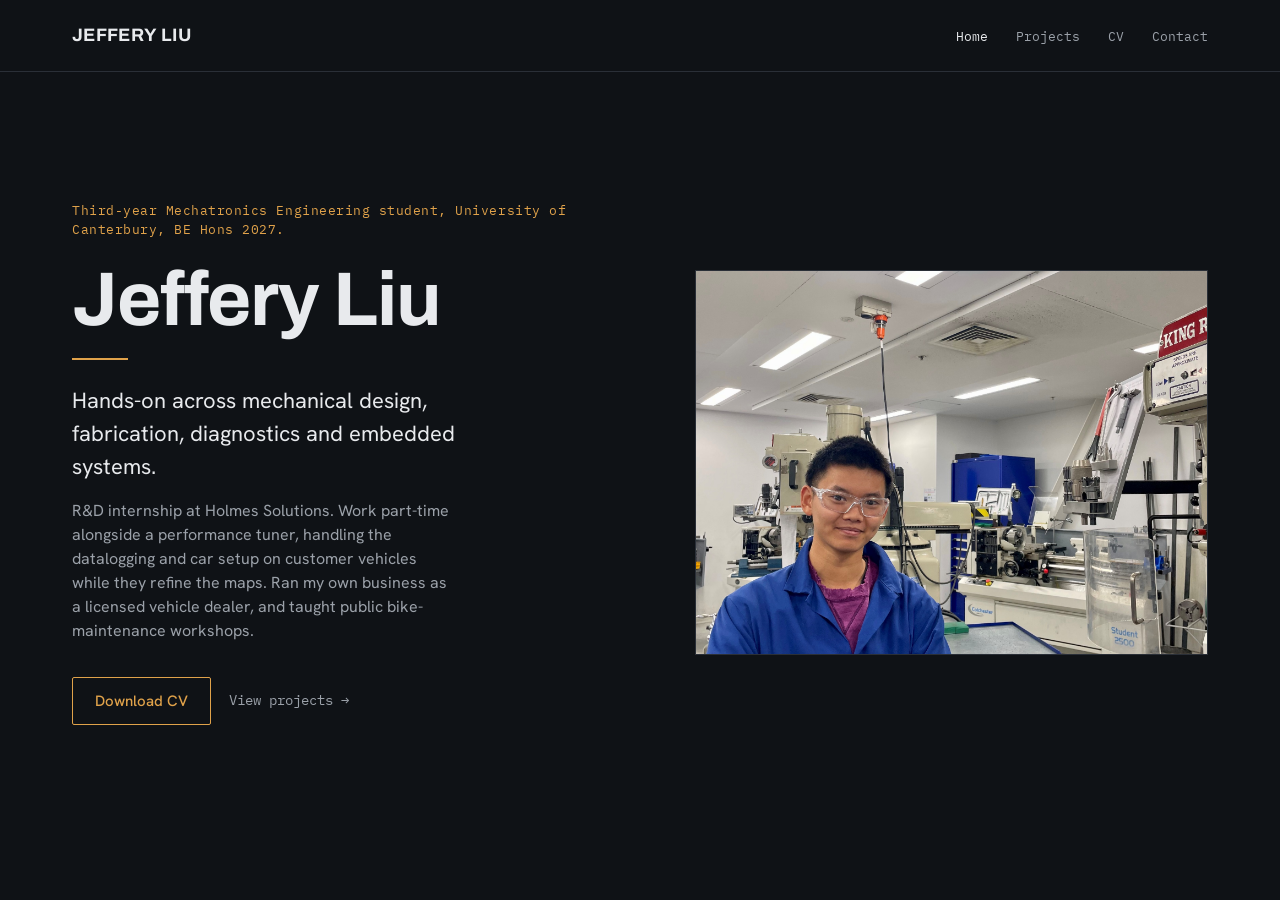
==== index.html @ f8f65178 "Initial commit: portfolio site Home, projects grid, five project detail pages, CV and contact. Share" ====
<!DOCTYPE html>
<html lang="en-NZ">
<head>
  <meta charset="UTF-8">
  <meta name="viewport" content="width=device-width, initial-scale=1.0">
  <!-- NOINDEX: keeps the site out of search engines. Delete the next line when ready to be indexed. -->
  <meta name="robots" content="noindex">
  <title>Jeffery Liu | Home</title>

  <!-- Fonts: Archivo (headings), Hanken Grotesk (body), IBM Plex Mono (labels/specs) -->
  <link rel="preconnect" href="https://fonts.googleapis.com">
  <link rel="preconnect" href="https://fonts.gstatic.com" crossorigin>
  <link href="https://fonts.googleapis.com/css2?family=Archivo:wght@500;600;700&family=Hanken+Grotesk:wght@400;500&family=IBM+Plex+Mono:wght@400;500&display=swap" rel="stylesheet">

  <style>
    /* ---------- Colour system (from the design note) ---------- */
    :root {
      --bg:        #0F1216;
      --panel:     #171B21;
      --hairline:  #2A2F37;
      --text:      #E8EAED;
      --muted:     #9BA1A9;
      --navy:      #1F3864;
      --accent:    #E0A24A;
      --maxw: 1200px;
    }

    * { box-sizing: border-box; }
    html, body { margin: 0; padding: 0; }

    body {
      background: var(--bg);
      color: var(--text);
      font-family: "Hanken Grotesk", sans-serif;
      font-weight: 400;
      line-height: 1.5;
      -webkit-font-smoothing: antialiased;
      min-height: 100vh;
      min-height: 100svh;
      display: flex;
      flex-direction: column;
    }
    a { color: inherit; text-decoration: none; }

    /* ---------- Top bar (shared on every page) ---------- */
    .topbar { border-bottom: 1px solid var(--hairline); }
    .topbar-inner {
      max-width: var(--maxw);
      margin: 0 auto;
      padding: 22px 32px;
      display: flex;
      align-items: baseline;
      justify-content: space-between;
      gap: 24px;
    }
    .wordmark {
      font-family: "Archivo", sans-serif;
      font-weight: 700;
      font-size: 18px;
      letter-spacing: 0.02em;
    }
    .nav {
      display: flex;
      gap: 28px;
      font-family: "IBM Plex Mono", monospace;
      font-size: 13px;
      color: var(--muted);
    }
    .nav a:hover { color: var(--text); }
    .nav a.active { color: var(--text); }

    /* ---------- Home hero ---------- */
    /* Fills the height left under the topbar and splits the spare space 2:3
       around the hero, so the block sits at an optical ~40%, not dead centre.
       With no spare height (short viewports) the spacers collapse to zero and
       the hero top-aligns below the nav; min-height means it is never clipped. */
    .hero-wrap {
      max-width: var(--maxw);
      width: 100%;
      margin: 0 auto;
      padding: 72px 32px 90px;
      flex: 1 0 auto;
      display: flex;
      flex-direction: column;
    }
    .hero-wrap::before { content: ""; flex: 2 0 0; }
    .hero-wrap::after  { content: ""; flex: 3 0 0; }
    .hero {
      display: grid;
      grid-template-columns: 1.05fr 0.95fr;
      gap: 56px;
      align-items: center;
    }
    @media (max-width: 900px) {
      .hero { grid-template-columns: 1fr; gap: 40px; }
    }

    .home-kicker {
      font-family: "IBM Plex Mono", monospace;
      font-size: 13px;
      letter-spacing: 0.04em;
      color: var(--accent);
      margin: 0 0 22px;
    }
    .home-name {
      font-family: "Archivo", sans-serif;
      font-weight: 700;
      font-size: clamp(44px, 7vw, 76px);
      line-height: 1.0;
      letter-spacing: -0.015em;
      margin: 0 0 24px;
    }
    .home-lede {
      font-size: clamp(18px, 2.2vw, 22px);
      color: var(--text);
      margin: 0 0 16px;
      max-width: 34ch;
    }
    .home-sub {
      font-size: 16px;
      color: var(--muted);
      margin: 0 0 34px;
      max-width: 42ch;
    }

    /* buttons / links */
    .home-actions {
      display: flex;
      align-items: center;
      gap: 18px;
      flex-wrap: wrap;
    }
    .btn {
      font-family: "Hanken Grotesk", sans-serif;
      font-weight: 500;
      font-size: 15px;
      padding: 12px 22px;
      border: 1px solid var(--hairline);
      border-radius: 2px;
      color: var(--text);
      transition: border-color 0.15s ease, color 0.15s ease, background-color 0.15s ease;
    }
    .btn:hover { border-color: var(--accent); color: var(--accent); }
    .btn-accent {
      border-color: var(--accent);
      color: var(--accent);
    }
    .btn-accent:hover {
      background: var(--accent);
      color: var(--bg);
    }
    .text-link {
      font-family: "IBM Plex Mono", monospace;
      font-size: 14px;
      color: var(--muted);
    }
    .text-link:hover { color: var(--accent); }

    /* hero photo */
    .hero-photo {
      position: relative;
      aspect-ratio: 4 / 3;
      background: var(--panel);
      border: 1px solid var(--hairline);
      overflow: hidden;
    }
    .hero-photo img {
      position: absolute;
      inset: 0;
      width: 100%;
      height: 100%;
      object-fit: cover;
      display: block;
    }

    /* ---------- Hero entrance (this page only) ----------
       Replaces the shared page cross-fade with a short staggered assembly:
       kicker, name, hairline draw, lede, photo, bio, CTAs.
       Each step 220ms ease-out or less, whole sequence done by ~510ms,
       plays once on load. Reduced-motion users get the static page. */
    .home-name::after {
      content: "";
      display: block;
      width: 56px;
      height: 2px;
      background: var(--accent);
      margin-top: 20px;
    }
    @media (prefers-reduced-motion: no-preference) {
      body.home { animation: none; } /* motion.css page fade off here; the stagger takes over */
      .home-kicker  { animation: hero-in 220ms ease-out backwards; }
      .home-name    { animation: hero-in 220ms ease-out 70ms backwards; }
      .home-name::after {
        transform-origin: left;
        animation: hero-line 200ms ease-out 180ms backwards;
      }
      .home-lede    { animation: hero-in 220ms ease-out 150ms backwards; }
      .home-sub     { animation: hero-in 220ms ease-out 220ms backwards; }
      .home-actions { animation: hero-in 220ms ease-out 290ms backwards; }
      .hero-photo   { animation: hero-in 220ms ease-out 240ms backwards; }
    }
    @keyframes hero-in {
      from { opacity: 0; transform: translateY(10px); }
      to   { opacity: 1; transform: none; }
    }
    @keyframes hero-line {
      from { transform: scaleX(0); }
      to   { transform: scaleX(1); }
    }
  </style>

  <link rel="stylesheet" href="motion.css">
  <script src="motion.js" defer></script>
</head>
<body class="home">

  <header class="topbar">
    <div class="topbar-inner">
      <a class="wordmark" href="index.html">JEFFERY LIU</a>
      <nav class="nav">
        <a href="index.html" class="active">Home</a>
        <a href="projects.html">Projects</a>
        <a href="cv.html">CV</a>
        <a href="contact.html">Contact</a>
      </nav>
    </div>
  </header>

  <main class="hero-wrap">
    <div class="hero">
      <div class="hero-text">
        <p class="home-kicker">Third-year Mechatronics Engineering student, University of Canterbury, BE Hons 2027.</p>
        <h1 class="home-name">Jeffery Liu</h1>
        <p class="home-lede">Hands-on across mechanical design, fabrication, diagnostics and embedded systems.</p>
        <p class="home-sub">R&amp;D internship at Holmes Solutions. Work part-time alongside a performance tuner, handling the datalogging and car setup on customer vehicles while they refine the maps. Ran my own business as a licensed vehicle dealer, and taught public bike-maintenance workshops.</p>
        <div class="home-actions">
          <a class="btn btn-accent" href="Jeffery_Liu_CV.pdf" download>Download CV</a>
          <a class="text-link" href="projects.html">View projects &rarr;</a>
        </div>
      </div>
      <div class="hero-photo">
        <img src="images/about.jpg" alt="Jeffery Liu">
      </div>
    </div>
  </main>

</body>
</html>
---- motion.css ----
/* ---------- Site-wide motion (shared) ----------
   Limits: nothing over 250ms, ease-out only, no bounce/glow/ripple/parallax.
   Scroll-reveal classes are added by motion.js; with JS off nothing is hidden.
   All motion is wrapped in prefers-reduced-motion: no-preference. */

/* 1. Page cross-fade: fade in on load, fade out before following an internal link
      (the .page-exit class is set by motion.js) */
@media (prefers-reduced-motion: no-preference) {
  body {
    animation: page-fade-in 200ms ease-out;
  }
  body.page-exit {
    opacity: 0;
    transition: opacity 150ms ease-out;
  }
}
@keyframes page-fade-in {
  from { opacity: 0; }
  to   { opacity: 1; }
}

/* 2. Scroll reveal: below-the-fold content fades/slides in once as it enters
      the viewport. .reveal = waiting (hidden), .reveal-in = entering. */
@media (prefers-reduced-motion: no-preference) {
  .reveal {
    opacity: 0;
  }
  .reveal-in {
    animation: reveal-in 220ms ease-out backwards;
  }
}
@keyframes reveal-in {
  from { opacity: 0; transform: translateY(12px); }
  to   { opacity: 1; transform: none; }
}

/* 3. Press feedback: small scale-down on buttons, cards and nav links.
      .btn re-declares its full transition list so the existing hover
      colour transitions keep working alongside the transform. */
@media (prefers-reduced-motion: no-preference) {
  .nav a,
  .wordmark,
  .text-link,
  .back-link,
  .card,
  .contact-value a {
    transition: transform 100ms ease-out;
  }
  .contact-value a {
    display: inline-block; /* transforms do not apply to inline elements */
  }
  .btn {
    transition: border-color 0.15s ease, color 0.15s ease,
                background-color 0.15s ease, transform 100ms ease-out;
  }
  .nav a:active,
  .wordmark:active,
  .text-link:active,
  .back-link:active,
  .btn:active,
  .contact-value a:active {
    transform: scale(0.97);
  }
  .card:active {
    transform: scale(0.99);
  }
}
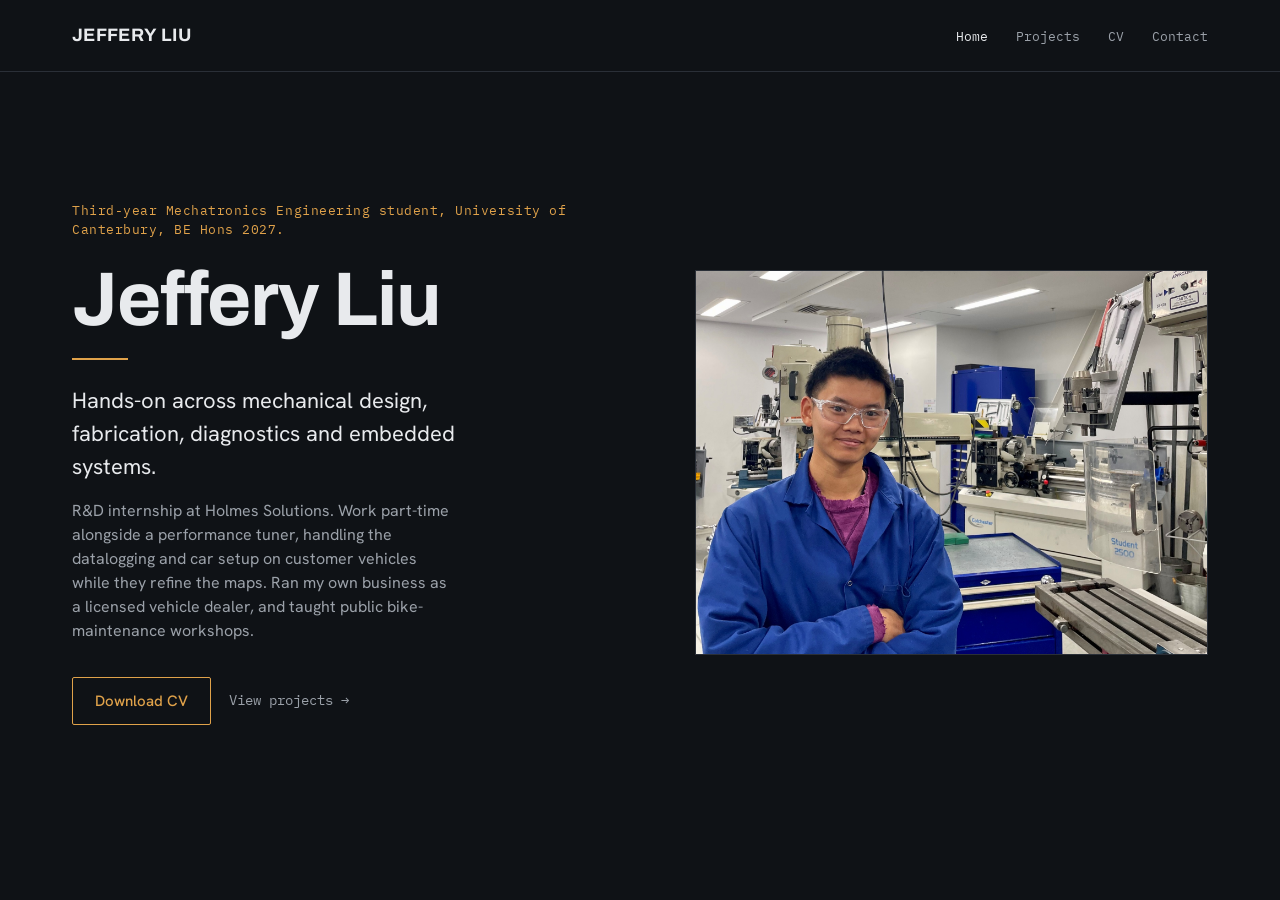
==== commit 89580191: "Adjust hero photo crop position" ====
--- a/index.html
+++ b/index.html
@@ -170,6 +170,7 @@
       width: 100%;
       height: 100%;
       object-fit: cover;
+      object-position: 50% 80%;
       display: block;
     }
 
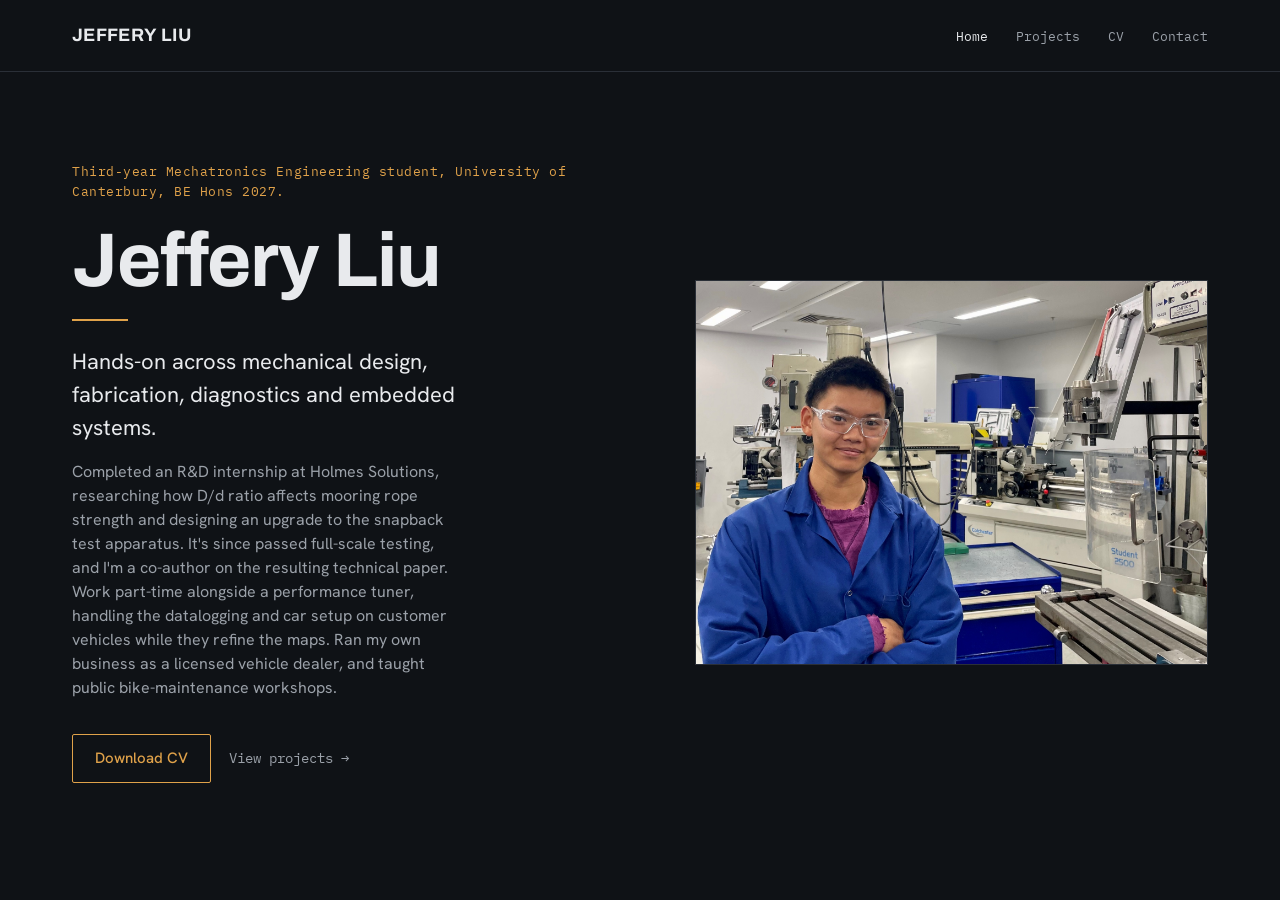
==== commit de15c2f1: "Fix Holmes internship tense on homepage and add technical paper detail" ====
--- a/index.html
+++ b/index.html
@@ -233,7 +233,7 @@
         <p class="home-kicker">Third-year Mechatronics Engineering student, University of Canterbury, BE Hons 2027.</p>
         <h1 class="home-name">Jeffery Liu</h1>
         <p class="home-lede">Hands-on across mechanical design, fabrication, diagnostics and embedded systems.</p>
-        <p class="home-sub">R&amp;D internship at Holmes Solutions. Work part-time alongside a performance tuner, handling the datalogging and car setup on customer vehicles while they refine the maps. Ran my own business as a licensed vehicle dealer, and taught public bike-maintenance workshops.</p>
+        <p class="home-sub">Completed an R&amp;D internship at Holmes Solutions, researching how D/d ratio affects mooring rope strength and designing an upgrade to the snapback test apparatus. It's since passed full-scale testing, and I'm a co-author on the resulting technical paper. Work part-time alongside a performance tuner, handling the datalogging and car setup on customer vehicles while they refine the maps. Ran my own business as a licensed vehicle dealer, and taught public bike-maintenance workshops.</p>
         <div class="home-actions">
           <a class="btn btn-accent" href="Jeffery_Liu_CV.pdf" download>Download CV</a>
           <a class="text-link" href="projects.html">View projects &rarr;</a>
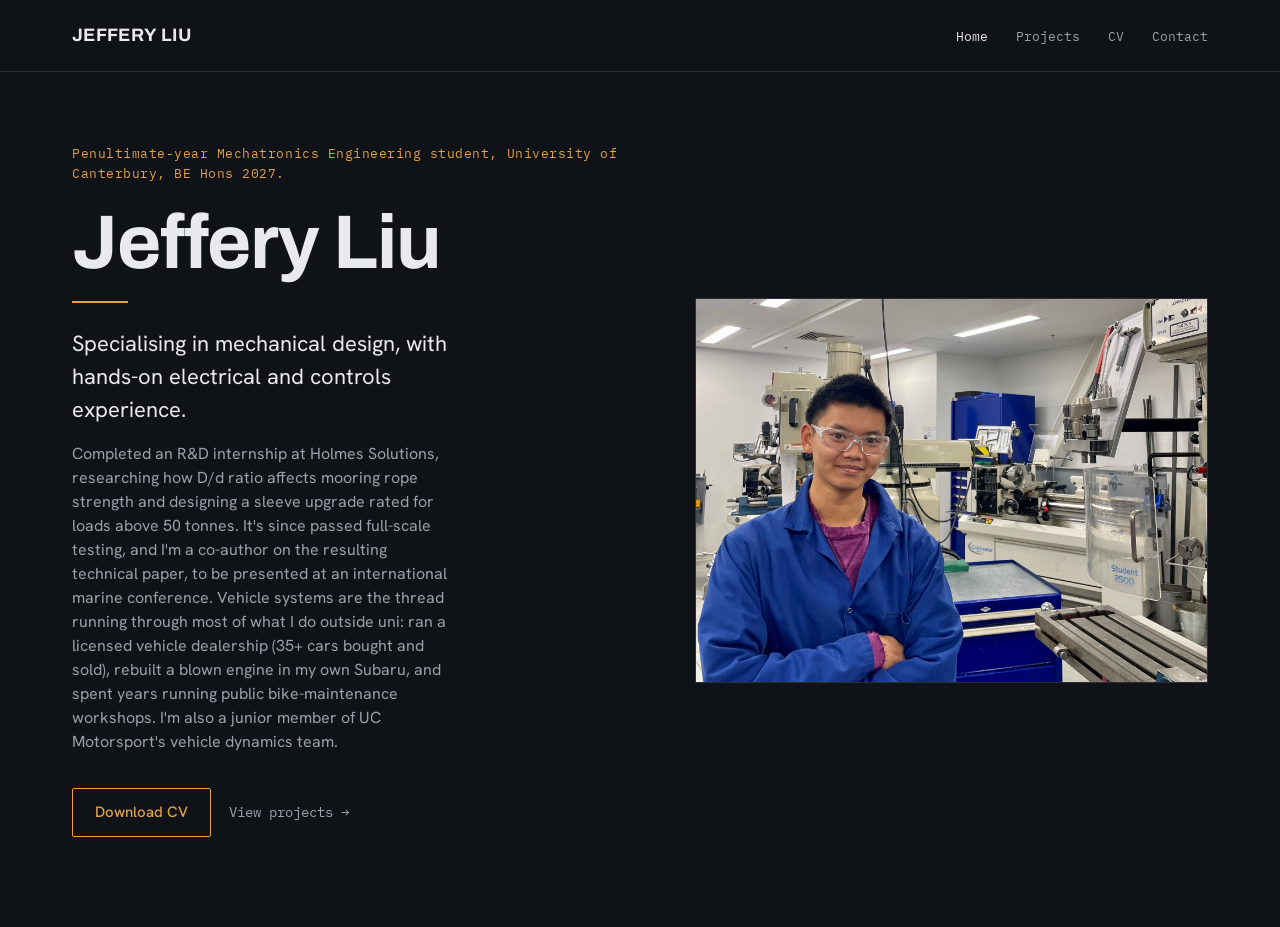
==== commit f7a6885c: "Update homepage bio with expanded background and FSAE membership Kicker updated to penultimate-year " ====
--- a/index.html
+++ b/index.html
@@ -230,10 +230,10 @@
   <main class="hero-wrap">
     <div class="hero">
       <div class="hero-text">
-        <p class="home-kicker">Third-year Mechatronics Engineering student, University of Canterbury, BE Hons 2027.</p>
+        <p class="home-kicker">Penultimate-year Mechatronics Engineering student, University of Canterbury, BE Hons 2027.</p>
         <h1 class="home-name">Jeffery Liu</h1>
-        <p class="home-lede">Hands-on across mechanical design, fabrication, diagnostics and embedded systems.</p>
-        <p class="home-sub">Completed an R&amp;D internship at Holmes Solutions, researching how D/d ratio affects mooring rope strength and designing an upgrade to the snapback test apparatus. It's since passed full-scale testing, and I'm a co-author on the resulting technical paper. Work part-time alongside a performance tuner, handling the datalogging and car setup on customer vehicles while they refine the maps. Ran my own business as a licensed vehicle dealer, and taught public bike-maintenance workshops.</p>
+        <p class="home-lede">Specialising in mechanical design, with hands-on electrical and controls experience.</p>
+        <p class="home-sub">Completed an R&amp;D internship at Holmes Solutions, researching how D/d ratio affects mooring rope strength and designing a sleeve upgrade rated for loads above 50 tonnes. It's since passed full-scale testing, and I'm a co-author on the resulting technical paper, to be presented at an international marine conference. Vehicle systems are the thread running through most of what I do outside uni: ran a licensed vehicle dealership (35+ cars bought and sold), rebuilt a blown engine in my own Subaru, and spent years running public bike-maintenance workshops. I'm also a junior member of UC Motorsport's vehicle dynamics team.</p>
         <div class="home-actions">
           <a class="btn btn-accent" href="Jeffery_Liu_CV.pdf" download>Download CV</a>
           <a class="text-link" href="projects.html">View projects &rarr;</a>
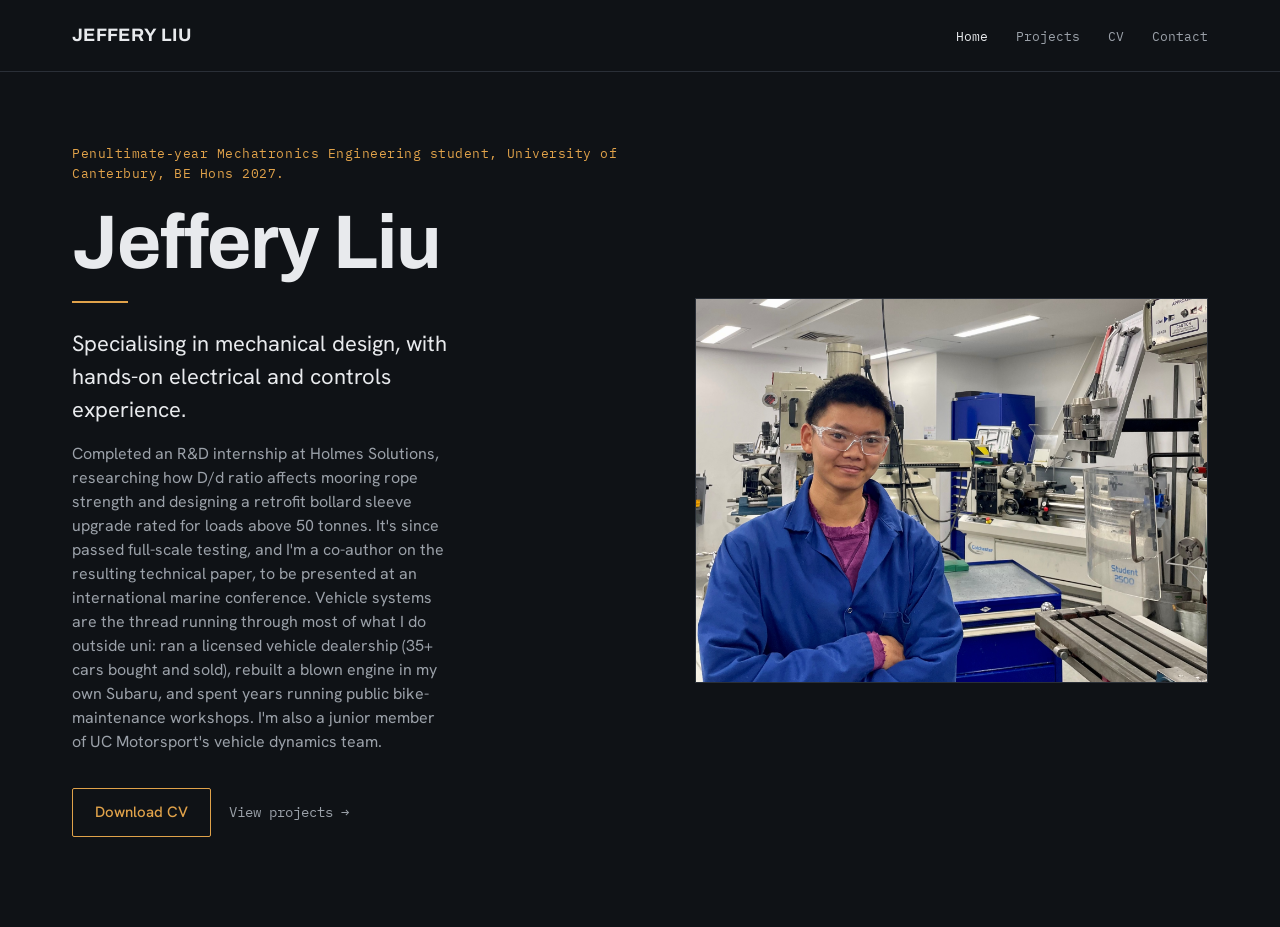
==== commit d81494b6: "Refine Holmes sleeve detail and TTMS card status caption Homepage now specifies "retrofit bollard sl" ====
--- a/index.html
+++ b/index.html
@@ -233,7 +233,7 @@
         <p class="home-kicker">Penultimate-year Mechatronics Engineering student, University of Canterbury, BE Hons 2027.</p>
         <h1 class="home-name">Jeffery Liu</h1>
         <p class="home-lede">Specialising in mechanical design, with hands-on electrical and controls experience.</p>
-        <p class="home-sub">Completed an R&amp;D internship at Holmes Solutions, researching how D/d ratio affects mooring rope strength and designing a sleeve upgrade rated for loads above 50 tonnes. It's since passed full-scale testing, and I'm a co-author on the resulting technical paper, to be presented at an international marine conference. Vehicle systems are the thread running through most of what I do outside uni: ran a licensed vehicle dealership (35+ cars bought and sold), rebuilt a blown engine in my own Subaru, and spent years running public bike-maintenance workshops. I'm also a junior member of UC Motorsport's vehicle dynamics team.</p>
+        <p class="home-sub">Completed an R&amp;D internship at Holmes Solutions, researching how D/d ratio affects mooring rope strength and designing a retrofit bollard sleeve upgrade rated for loads above 50 tonnes. It's since passed full-scale testing, and I'm a co-author on the resulting technical paper, to be presented at an international marine conference. Vehicle systems are the thread running through most of what I do outside uni: ran a licensed vehicle dealership (35+ cars bought and sold), rebuilt a blown engine in my own Subaru, and spent years running public bike-maintenance workshops. I'm also a junior member of UC Motorsport's vehicle dynamics team.</p>
         <div class="home-actions">
           <a class="btn btn-accent" href="Jeffery_Liu_CV.pdf" download>Download CV</a>
           <a class="text-link" href="projects.html">View projects &rarr;</a>
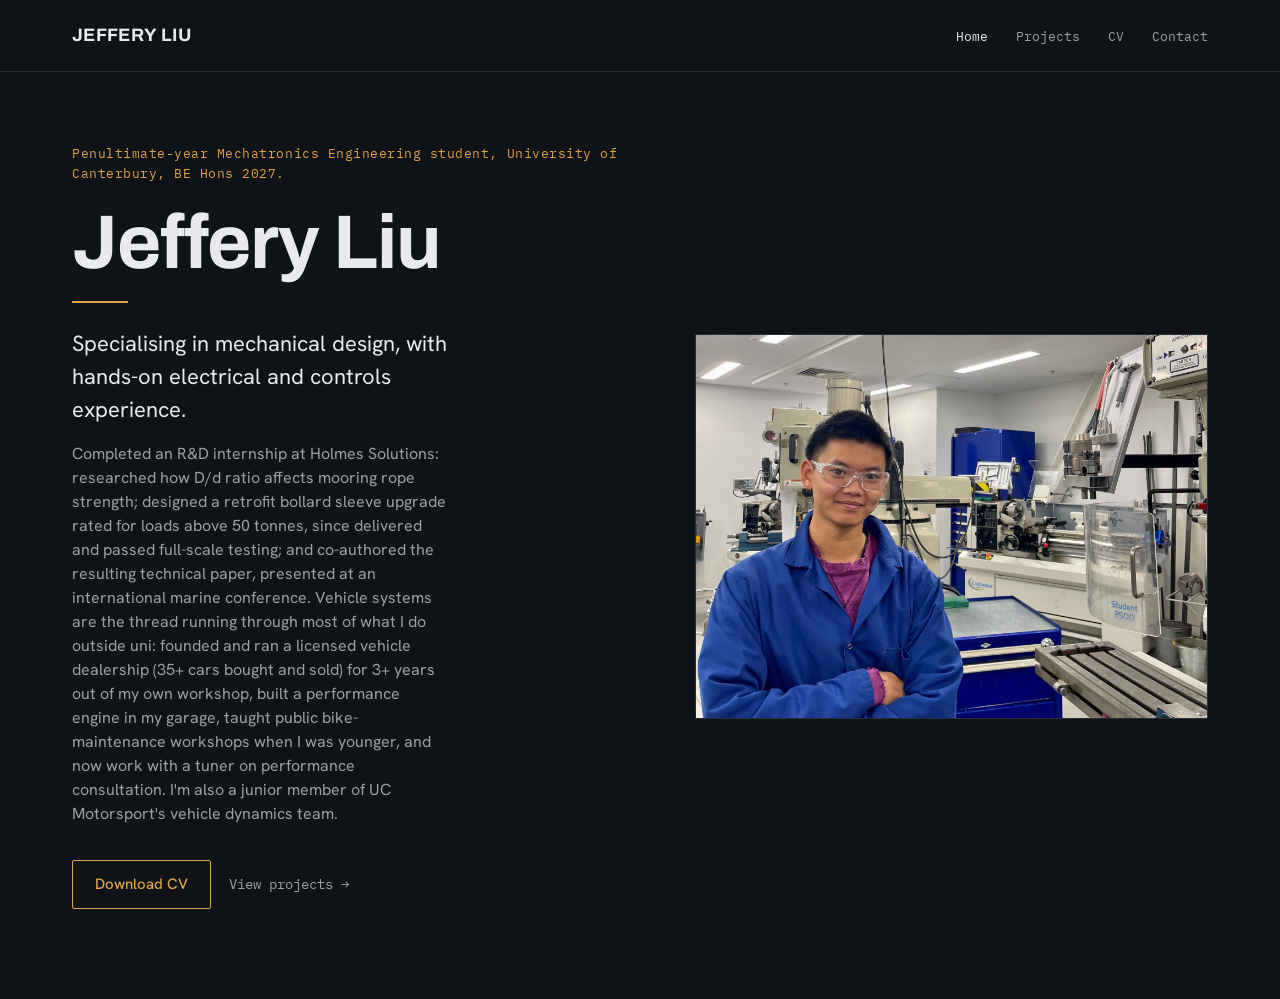
==== commit 04870854: "Rewrite homepage bio paragraph for grammar, flow and accuracy" ====
--- a/index.html
+++ b/index.html
@@ -233,7 +233,7 @@
         <p class="home-kicker">Penultimate-year Mechatronics Engineering student, University of Canterbury, BE Hons 2027.</p>
         <h1 class="home-name">Jeffery Liu</h1>
         <p class="home-lede">Specialising in mechanical design, with hands-on electrical and controls experience.</p>
-        <p class="home-sub">Completed an R&amp;D internship at Holmes Solutions, researching how D/d ratio affects mooring rope strength and designing a retrofit bollard sleeve upgrade rated for loads above 50 tonnes. It's since passed full-scale testing, and I'm a co-author on the resulting technical paper, to be presented at an international marine conference. Vehicle systems are the thread running through most of what I do outside uni: ran a licensed vehicle dealership (35+ cars bought and sold), rebuilt a blown engine in my own Subaru, and spent years running public bike-maintenance workshops. I'm also a junior member of UC Motorsport's vehicle dynamics team.</p>
+        <p class="home-sub">Completed an R&amp;D internship at Holmes Solutions: researched how D/d ratio affects mooring rope strength; designed a retrofit bollard sleeve upgrade rated for loads above 50 tonnes, since delivered and passed full-scale testing; and co-authored the resulting technical paper, presented at an international marine conference. Vehicle systems are the thread running through most of what I do outside uni: founded and ran a licensed vehicle dealership (35+ cars bought and sold) for 3+ years out of my own workshop, built a performance engine in my garage, taught public bike-maintenance workshops when I was younger, and now work with a tuner on performance consultation. I'm also a junior member of UC Motorsport's vehicle dynamics team.</p>
         <div class="home-actions">
           <a class="btn btn-accent" href="Jeffery_Liu_CV.pdf" download>Download CV</a>
           <a class="text-link" href="projects.html">View projects &rarr;</a>
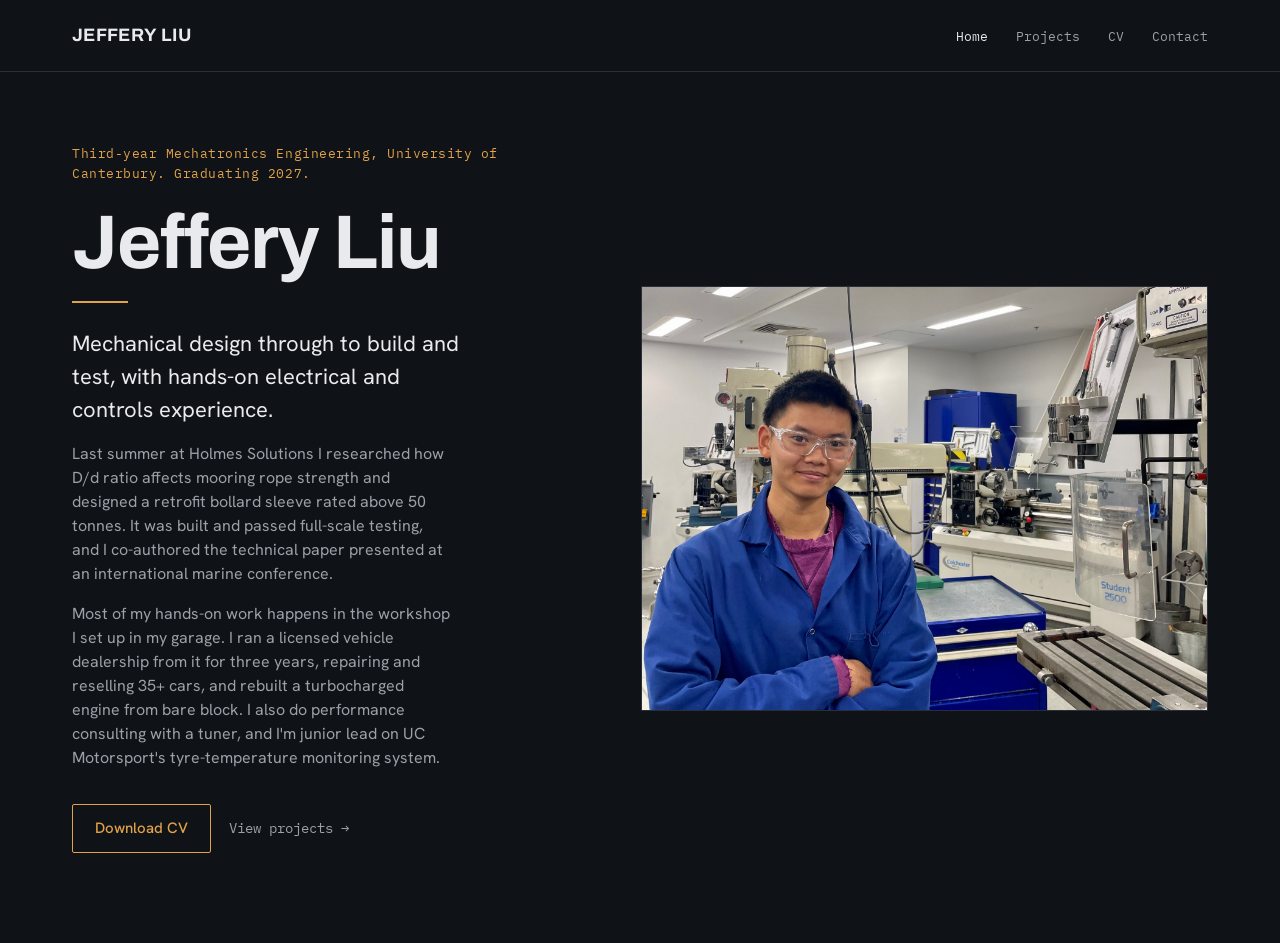
==== commit 5c987449: "Update homepage hero copy Also widens the hero photo slightly." ====
--- a/index.html
+++ b/index.html
@@ -87,7 +87,7 @@
     .hero-wrap::after  { content: ""; flex: 3 0 0; }
     .hero {
       display: grid;
-      grid-template-columns: 1.05fr 0.95fr;
+      grid-template-columns: 0.95fr 1.05fr;
       gap: 56px;
       align-items: center;
     }
@@ -122,6 +122,9 @@
       margin: 0 0 34px;
       max-width: 42ch;
     }
+    /* normal paragraph spacing when the body runs to more than one paragraph;
+       the last one keeps the larger gap above the buttons */
+    .home-sub:has(+ .home-sub) { margin-bottom: 16px; }
 
     /* buttons / links */
     .home-actions {
@@ -230,10 +233,11 @@
   <main class="hero-wrap">
     <div class="hero">
       <div class="hero-text">
-        <p class="home-kicker">Penultimate-year Mechatronics Engineering student, University of Canterbury, BE Hons 2027.</p>
+        <p class="home-kicker">Third-year Mechatronics Engineering, University of Canterbury. Graduating 2027.</p>
         <h1 class="home-name">Jeffery Liu</h1>
-        <p class="home-lede">Specialising in mechanical design, with hands-on electrical and controls experience.</p>
-        <p class="home-sub">Completed an R&amp;D internship at Holmes Solutions: researched how D/d ratio affects mooring rope strength; designed a retrofit bollard sleeve upgrade rated for loads above 50 tonnes, since delivered and passed full-scale testing; and co-authored the resulting technical paper, presented at an international marine conference. Vehicle systems are the thread running through most of what I do outside uni: founded and ran a licensed vehicle dealership (35+ cars bought and sold) for 3+ years out of my own workshop, built a performance engine in my garage, taught public bike-maintenance workshops when I was younger, and now work with a tuner on performance consultation. I'm also a junior member of UC Motorsport's vehicle dynamics team.</p>
+        <p class="home-lede">Mechanical design through to build and test, with hands-on electrical and controls experience.</p>
+        <p class="home-sub">Last summer at Holmes Solutions I researched how D/d ratio affects mooring rope strength and designed a retrofit bollard sleeve rated above 50 tonnes. It was built and passed full-scale testing, and I co-authored the technical paper presented at an international marine conference.</p>
+        <p class="home-sub">Most of my hands-on work happens in the workshop I set up in my garage. I ran a licensed vehicle dealership from it for three years, repairing and reselling 35+ cars, and rebuilt a turbocharged engine from bare block. I also do performance consulting with a tuner, and I'm junior lead on UC Motorsport's tyre-temperature monitoring system.</p>
         <div class="home-actions">
           <a class="btn btn-accent" href="Jeffery_Liu_CV.pdf" download>Download CV</a>
           <a class="text-link" href="projects.html">View projects &rarr;</a>
